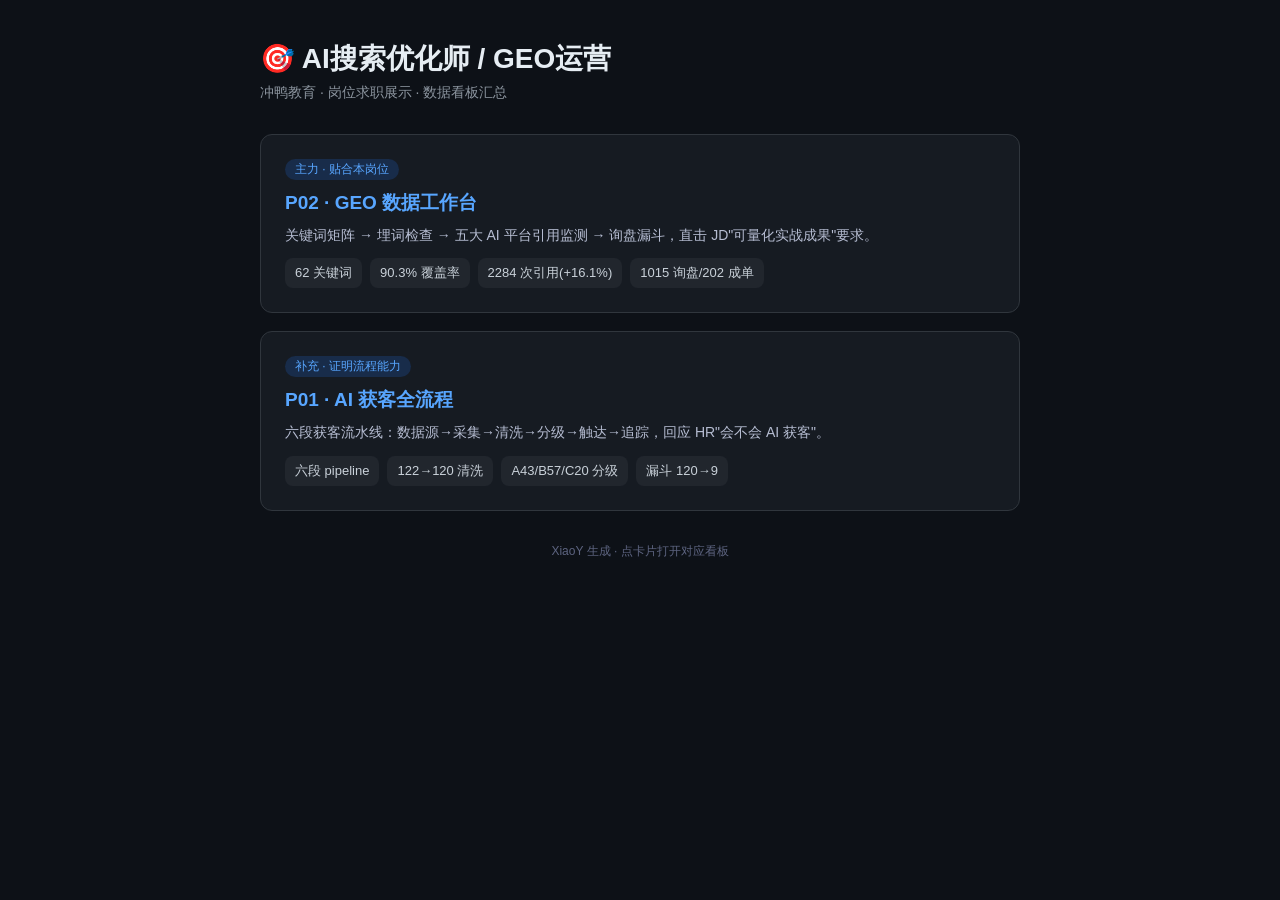
==== XM/AI搜索优化师GEO运营/01-展示/index.html @ b3333fc2 "feat: XM02JD 求职技能补强项目（GEO运营+AI获客+RAG问答，含可视化看板）" ====
<!DOCTYPE html>
<html lang="zh-CN">
<head>
<meta charset="UTF-8">
<meta name="viewport" content="width=device-width, initial-scale=1.0">
<title>AI搜索优化师/GEO运营 · 展示首页</title>
<style>
  * { margin:0; padding:0; box-sizing:border-box; }
  body { font-family:'Segoe UI','Microsoft YaHei',sans-serif; background:#0d1117; color:#e6edf3; padding:40px 24px; }
  .wrap { max-width:760px; margin:0 auto; }
  h1 { font-size:28px; margin-bottom:6px; }
  .sub { color:#8b949e; font-size:14px; margin-bottom:32px; }
  .cards { display:grid; gap:18px; }
  .card { display:block; background:#161b22; border:1px solid #30363d; border-radius:12px; padding:24px; text-decoration:none; color:inherit; transition:.2s; }
  .card:hover { border-color:#58a6ff; transform:translateY(-2px); }
  .card h2 { font-size:19px; margin-bottom:8px; color:#58a6ff; }
  .card p { font-size:14px; color:#b6bdd2; line-height:1.6; }
  .tag { display:inline-block; background:#1f6feb33; color:#58a6ff; border-radius:20px; padding:2px 10px; font-size:12px; margin-bottom:10px; }
  .nums { display:flex; flex-wrap:wrap; gap:8px; margin-top:12px; }
  .num { background:#21262d; border-radius:8px; padding:6px 10px; font-size:13px; color:#c9d1d9; }
  .foot { text-align:center; color:#5d6480; font-size:12px; margin-top:32px; }
</style>
</head>
<body>
<div class="wrap">
  <h1>🎯 AI搜索优化师 / GEO运营</h1>
  <div class="sub">冲鸭教育 · 岗位求职展示 · 数据看板汇总</div>

  <div class="cards">
    <a class="card" href="../02-项目/P02-GEO/dashboard.html">
      <span class="tag">主力 · 贴合本岗位</span>
      <h2>P02 · GEO 数据工作台</h2>
      <p>关键词矩阵 → 埋词检查 → 五大 AI 平台引用监测 → 询盘漏斗，直击 JD"可量化实战成果"要求。</p>
      <div class="nums">
        <span class="num">62 关键词</span>
        <span class="num">90.3% 覆盖率</span>
        <span class="num">2284 次引用(+16.1%)</span>
        <span class="num">1015 询盘/202 成单</span>
      </div>
    </a>

    <a class="card" href="../02-项目/P01-AI获客/dashboard.html">
      <span class="tag">补充 · 证明流程能力</span>
      <h2>P01 · AI 获客全流程</h2>
      <p>六段获客流水线：数据源→采集→清洗→分级→触达→追踪，回应 HR"会不会 AI 获客"。</p>
      <div class="nums">
        <span class="num">六段 pipeline</span>
        <span class="num">122→120 清洗</span>
        <span class="num">A43/B57/C20 分级</span>
        <span class="num">漏斗 120→9</span>
      </div>
    </a>
  </div>

  <div class="foot">XiaoY 生成 · 点卡片打开对应看板</div>
</div>
</body>
</html>
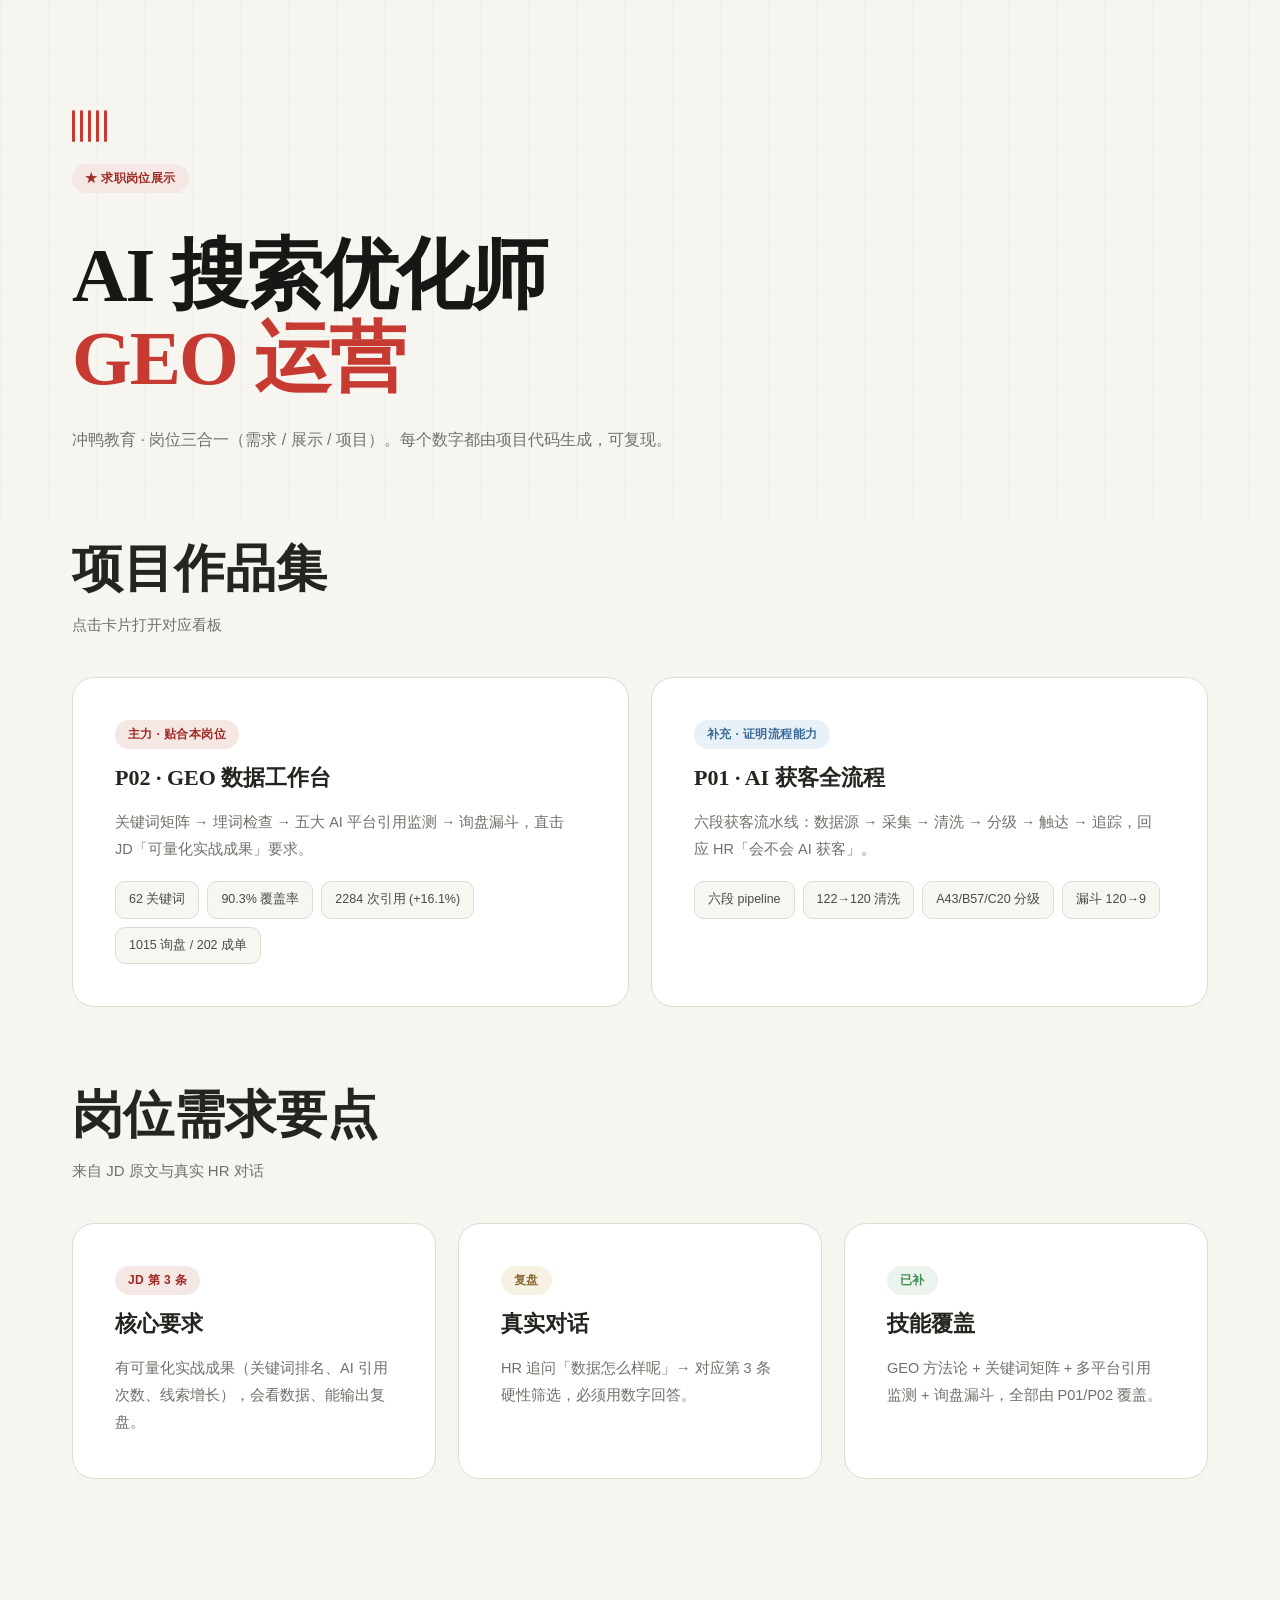
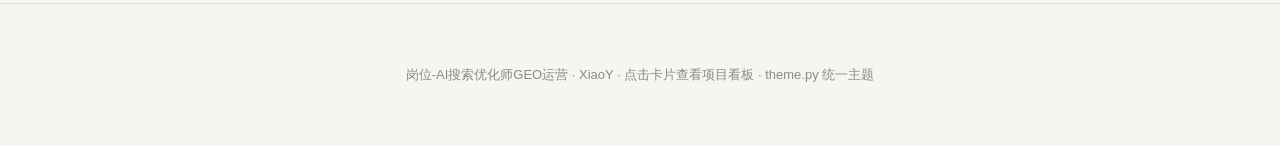
==== commit 61f3d8d0: "feat: 学习沉淀 + 视觉融合重构（v2） 新增学习工作区： - XM/RAE查看网页/  面试帝网站深度拆解（25 keyframes + 10 交互 + 渲染验证 + 可复用模板） - XM/" ====
--- a/XM/AI搜索优化师GEO运营/01-展示/index.html
+++ b/XM/AI搜索优化师GEO运营/01-展示/index.html
@@ -3,56 +3,231 @@
 <head>
 <meta charset="UTF-8">
 <meta name="viewport" content="width=device-width, initial-scale=1.0">
-<title>AI搜索优化师/GEO运营 · 展示首页</title>
+<title>AI搜索优化师/GEO运营 · 岗位展示</title>
 <style>
-  * { margin:0; padding:0; box-sizing:border-box; }
-  body { font-family:'Segoe UI','Microsoft YaHei',sans-serif; background:#0d1117; color:#e6edf3; padding:40px 24px; }
-  .wrap { max-width:760px; margin:0 auto; }
-  h1 { font-size:28px; margin-bottom:6px; }
-  .sub { color:#8b949e; font-size:14px; margin-bottom:32px; }
-  .cards { display:grid; gap:18px; }
-  .card { display:block; background:#161b22; border:1px solid #30363d; border-radius:12px; padding:24px; text-decoration:none; color:inherit; transition:.2s; }
-  .card:hover { border-color:#58a6ff; transform:translateY(-2px); }
-  .card h2 { font-size:19px; margin-bottom:8px; color:#58a6ff; }
-  .card p { font-size:14px; color:#b6bdd2; line-height:1.6; }
-  .tag { display:inline-block; background:#1f6feb33; color:#58a6ff; border-radius:20px; padding:2px 10px; font-size:12px; margin-bottom:10px; }
-  .nums { display:flex; flex-wrap:wrap; gap:8px; margin-top:12px; }
-  .num { background:#21262d; border-radius:8px; padding:6px 10px; font-size:13px; color:#c9d1d9; }
-  .foot { text-align:center; color:#5d6480; font-size:12px; margin-top:32px; }
+:root{
+  --bg:#f7f5f0;--surface:#fff;--surface-alt:#f8f6f1;
+  --ink:#171815;--ink-soft:#24251f;--muted:#707169;--line:#dedbd3;
+  --red:#c63a32;--red-dark:#9f2b25;--soft-red:#f5e7e4;--gold:#b89858;--dark:#1d1e1b;
+  --serif:"Songti SC","STSong","Noto Serif CJK SC",serif;
+  --sans:"PingFang SC","Microsoft YaHei",sans-serif;
+  --ease:cubic-bezier(.2,.8,.2,1);
+  --radius:22px;
+}
+*{margin:0;padding:0;box-sizing:border-box}
+body{background:var(--bg);color:var(--ink);font-family:var(--sans);line-height:1.75;font-size:15px}
+
+/* 进度条 —— scaleX（学自面试帝）*/
+.progress{position:fixed;top:0;left:0;height:3px;width:100%;transform:scaleX(0);
+  transform-origin:0 50%;background:linear-gradient(90deg,var(--red),var(--gold));z-index:100}
+
+/* 滚动渐显 —— cubic-bezier(.2,.8,.2,1) 快出慢入 */
+.reveal{opacity:0;transform:translateY(22px);
+  transition:opacity .65s var(--ease),transform .65s var(--ease);transition-delay:var(--d,0s)}
+.reveal.is-visible{opacity:1;transform:none}
+
+.wrap{max-width:1200px;margin:0 auto;padding:0 32px}
+
+/* 标题 —— 面试帝大字（clamp 到 82px）*/
+h1{font-family:var(--serif);font-size:clamp(46px,6vw,82px);line-height:1.08;
+  letter-spacing:-2px;margin:24px 0;font-weight:750}
+h1 em{color:var(--red);font-style:normal}
+h2{font-family:var(--serif);font-size:clamp(30px,4vw,52px);line-height:1.25;
+  letter-spacing:normal;margin:12px 0 11px;color:var(--ink-soft);text-wrap:balance}
+h2 em{color:var(--red);font-style:normal}
+.sub{color:var(--muted);font-size:15px;margin-bottom:38px;max-width:680px}
+
+/* Hero —— 网格背景（面试帝 48px 方格）*/
+.hero{padding:110px 0 70px;position:relative;overflow:hidden;
+  background-image:linear-gradient(rgba(36,35,31,.024) 1px,transparent 1px),
+                   linear-gradient(90deg,rgba(36,35,31,.024) 1px,transparent 1px);
+  background-size:48px 48px}
+.hero-inner{max-width:1200px;margin:0 auto;padding:0 32px;position:relative}
+.hero p.lead{color:var(--muted);font-size:16px;max-width:640px;line-height:1.9;margin-top:8px}
+
+/* 声波（面试帝组件）*/
+.wave{display:flex;gap:5px;align-items:center;height:32px;margin-bottom:22px}
+.wave i{width:3px;height:100%;background:var(--red);border-radius:2px;
+  animation:wave 1.2s ease-in-out infinite;animation-delay:calc(var(--i)*.1s)}
+@keyframes wave{0%,100%{transform:scaleY(.3)}50%{transform:scaleY(1)}}
+
+/* KPI 卡片 —— 大圆角 + 大内边距 */
+.kpis{display:grid;grid-template-columns:repeat(auto-fit,minmax(170px,1fr));gap:20px;margin-bottom:52px}
+.kpi{background:var(--surface);border:1px solid var(--line);border-radius:var(--radius);
+  padding:32px 24px;text-align:center;position:relative;overflow:hidden;
+  transition:transform .3s var(--ease),box-shadow .3s,border-color .3s}
+.kpi:hover{transform:translateY(-6px);box-shadow:0 14px 40px rgba(27,28,25,.07);border-color:var(--red)}
+.kpi-v{font-family:var(--serif);font-size:clamp(34px,4vw,46px);font-weight:750;
+  color:var(--red);line-height:1.1;letter-spacing:-1px}
+.kpi-l{font-size:13px;color:var(--muted);margin-top:10px}
+
+/* 卡片 —— 22px 圆角 + 42px 内边距（面试帝参数）*/
+.grid{display:grid;grid-template-columns:repeat(auto-fit,minmax(280px,1fr));gap:22px}
+.grid-2{grid-template-columns:repeat(auto-fit,minmax(360px,1fr))}
+.card{background:var(--surface);border:1px solid var(--line);border-radius:var(--radius);
+  padding:42px;position:relative;overflow:hidden;
+  transition:transform .3s var(--ease),border-color .3s,box-shadow .3s}
+.card:hover{transform:translateY(-6px);border-color:var(--red);box-shadow:0 16px 44px rgba(27,28,25,.08)}
+.card h3{font-family:var(--serif);font-size:22px;margin:10px 0 12px;color:var(--ink-soft);font-weight:700}
+.card p{font-size:14.5px;color:var(--muted);line-height:1.85}
+
+section{padding:100px 0}
+section.tight{padding:64px 0}
+
+/* 条形图 */
+.bar-row{display:flex;align-items:center;margin-bottom:14px}
+.bar-label{width:120px;font-size:14px;color:var(--muted);flex-shrink:0}
+.bar-track{flex:1;height:22px;background:#edeae4;border-radius:11px;overflow:hidden}
+.bar-fill{height:100%;border-radius:11px;transition:width 1s var(--ease)}
+.bar-val{width:90px;text-align:right;font-size:13px;color:var(--muted)}
+
+/* 表格 —— 大圆角 + 宽松间距 */
+table{width:100%;border-collapse:collapse;font-size:14px;background:var(--surface);
+  border-radius:var(--radius);overflow:hidden;border:1px solid var(--line)}
+th{text-align:left;padding:16px 22px;background:var(--surface-alt);color:#4a4a45;
+  font-weight:600;border-bottom:1px solid var(--line);font-size:13.5px}
+td{padding:15px 22px;border-bottom:1px solid #f0ede7;color:#3a3a35}
+tr:last-child td{border-bottom:none}
+tr:hover td{background:#faf9f6}
+.up{color:#3f8f52;font-weight:600} .down{color:#c63a32;font-weight:600}
+
+/* 深色区块 */
+.dark{background:var(--dark);color:#f7f5f0;padding:90px 0;margin:20px 0}
+.dark h2{color:#f7f5f0}
+.dark .sub{color:#9a9b93}
+.dark-kpis{display:grid;grid-template-columns:repeat(auto-fit,minmax(180px,1fr));gap:32px;text-align:center}
+.dark-v{font-family:var(--serif);font-size:clamp(34px,4vw,50px);color:var(--red);
+  font-weight:750;letter-spacing:-1px}
+.dark-l{font-size:13px;color:#9a9b93;margin-top:8px}
+
+/* 漏斗 */
+.funnel-row{display:flex;justify-content:space-between;align-items:center;
+  padding:15px 22px;border-bottom:1px solid #f0ede7;font-size:14.5px}
+.funnel-row:last-child{border-bottom:none}
+.funnel-rate{color:var(--red);font-weight:600;font-size:13.5px}
+
+/* 提示块 */
+.note{background:var(--surface);border-left:4px solid var(--gold);border-radius:var(--radius);
+  padding:28px 34px;font-size:14.5px;line-height:1.9;border:1px solid var(--line);border-left-width:4px}
+.note code{background:var(--soft-red);color:var(--red-dark);padding:3px 9px;border-radius:6px;
+  font-family:monospace;font-size:13px}
+.note b{color:var(--red-dark)}
+
+/* 标签 */
+.tag{display:inline-block;font-size:12px;padding:4px 13px;border-radius:999px;
+  font-weight:600;letter-spacing:.4px}
+.t-red{background:var(--soft-red);color:var(--red-dark)}
+.t-gold{background:#f7f1e4;color:#8a6d38}
+.t-green{background:#eaf4ec;color:#3f8f52}
+.t-blue{background:#e8f0f8;color:#3a6b99}
+.t-gray{background:#f0ede7;color:#6b6b64}
+
+/* 数字标签 */
+.nums{margin-top:18px;display:flex;flex-wrap:wrap;gap:8px}
+.num{background:var(--surface-alt);border:1px solid var(--line);border-radius:10px;
+  padding:7px 13px;font-size:12.5px;color:#4a4a45}
+
+/* 链接卡片 */
+a.card{text-decoration:none;color:inherit;display:block}
+a.card:hover h3{color:var(--red)}
+
+footer{padding:60px 0;text-align:center;color:#8b8b83;font-size:13px;
+  border-top:1px solid var(--line);margin-top:60px}
+
+/* 无障碍 */
+@media (prefers-reduced-motion:reduce){
+  .reveal{opacity:1;transform:none;transition:none}
+  .wave i{animation:none}
+  .bar-fill{transition:none}
+  .kpi,.card{transition:none}
+}
+@media (max-width:980px){
+  .card{padding:32px}
+  section{padding:72px 0}
+}
+@media (max-width:620px){
+  .wrap,.hero-inner{padding:0 20px}
+  .card{padding:26px}
+  .kpis{gap:14px}
+}
 </style>
+<noscript><style>.reveal{opacity:1!important;transform:none!important}.bar-fill{width:auto!important}</style></noscript>
 </head>
 <body>
-<div class="wrap">
-  <h1>🎯 AI搜索优化师 / GEO运营</h1>
-  <div class="sub">冲鸭教育 · 岗位求职展示 · 数据看板汇总</div>
-
-  <div class="cards">
-    <a class="card" href="../02-项目/P02-GEO/dashboard.html">
-      <span class="tag">主力 · 贴合本岗位</span>
-      <h2>P02 · GEO 数据工作台</h2>
-      <p>关键词矩阵 → 埋词检查 → 五大 AI 平台引用监测 → 询盘漏斗，直击 JD"可量化实战成果"要求。</p>
-      <div class="nums">
-        <span class="num">62 关键词</span>
-        <span class="num">90.3% 覆盖率</span>
-        <span class="num">2284 次引用(+16.1%)</span>
-        <span class="num">1015 询盘/202 成单</span>
-      </div>
-    </a>
-
-    <a class="card" href="../02-项目/P01-AI获客/dashboard.html">
-      <span class="tag">补充 · 证明流程能力</span>
-      <h2>P01 · AI 获客全流程</h2>
-      <p>六段获客流水线：数据源→采集→清洗→分级→触达→追踪，回应 HR"会不会 AI 获客"。</p>
-      <div class="nums">
-        <span class="num">六段 pipeline</span>
-        <span class="num">122→120 清洗</span>
-        <span class="num">A43/B57/C20 分级</span>
-        <span class="num">漏斗 120→9</span>
-      </div>
-    </a>
+<div class="progress" data-progress></div>
+<header class="hero">
+  <div class="hero-inner">
+    <div class="wave" aria-hidden="true"><i style=--i:0></i><i style=--i:1></i><i style=--i:2></i><i style=--i:3></i><i style=--i:4></i></div><p class="tag t-red" style="margin-bottom:18px">★ 求职岗位展示</p>
+    <h1 class="reveal">AI 搜索优化师<br><em>GEO 运营</em></h1>
+    <p class="lead reveal" style="--d:0.12s">冲鸭教育 · 岗位三合一（需求 / 展示 / 项目）。每个数字都由项目代码生成，可复现。</p>
   </div>
-
-  <div class="foot">XiaoY 生成 · 点卡片打开对应看板</div>
+</header>
+<section class="wrap " style="padding-left:32px;padding-right:32px;max-width:1200px;margin:0 auto">
+  <h2 class="reveal">项目作品集</h2>
+  <p class="sub reveal" style="--d:0.08s">点击卡片打开对应看板</p>
+  <div class="grid grid-2">
+  <a class="card reveal" href="../02-项目/P02-GEO/dashboard.html"><span class="tag t-red">主力 · 贴合本岗位</span><h3>P02 · GEO 数据工作台</h3><p>关键词矩阵 → 埋词检查 → 五大 AI 平台引用监测 → 询盘漏斗，直击 JD「可量化实战成果」要求。</p><div class="nums"><span class="num">62 关键词</span><span class="num">90.3% 覆盖率</span><span class="num">2284 次引用 (+16.1%)</span><span class="num">1015 询盘 / 202 成单</span></div></a>
+  <a class="card reveal" href="../02-项目/P01-AI获客/dashboard.html" style="--d:0.08s"><span class="tag t-blue">补充 · 证明流程能力</span><h3>P01 · AI 获客全流程</h3><p>六段获客流水线：数据源 → 采集 → 清洗 → 分级 → 触达 → 追踪，回应 HR「会不会 AI 获客」。</p><div class="nums"><span class="num">六段 pipeline</span><span class="num">122→120 清洗</span><span class="num">A43/B57/C20 分级</span><span class="num">漏斗 120→9</span></div></a>
 </div>
+</section><section class="wrap tight" style="padding-left:32px;padding-right:32px;max-width:1200px;margin:0 auto">
+  <h2 class="reveal">岗位需求要点</h2>
+  <p class="sub reveal" style="--d:0.08s">来自 JD 原文与真实 HR 对话</p>
+  <div class="grid">
+  <div class="card reveal"><span class="tag t-red">JD 第 3 条</span><h3>核心要求</h3><p>有可量化实战成果（关键词排名、AI 引用次数、线索增长），会看数据、能输出复盘。</p></div>
+  <div class="card reveal" style="--d:0.08s"><span class="tag t-gold">复盘</span><h3>真实对话</h3><p>HR 追问「数据怎么样呢」→ 对应第 3 条硬性筛选，必须用数字回答。</p></div>
+  <div class="card reveal" style="--d:0.16s"><span class="tag t-green">已补</span><h3>技能覆盖</h3><p>GEO 方法论 + 关键词矩阵 + 多平台引用监测 + 询盘漏斗，全部由 P01/P02 覆盖。</p></div>
+</div>
+</section>
+<footer>岗位-AI搜索优化师GEO运营 · XiaoY · 点击卡片查看项目看板 · theme.py 统一主题</footer>
+<script>
+(function(){
+  var reduced=window.matchMedia('(prefers-reduced-motion: reduce)').matches;
+
+  // 滚动渐显（面试帝：threshold .16 + 触发后 unobserve）
+  var io=new IntersectionObserver(function(es){
+    es.forEach(function(e){if(e.isIntersecting){e.target.classList.add('is-visible');io.unobserve(e.target)}})
+  },{threshold:0.16});
+  document.querySelectorAll('.reveal').forEach(function(el){io.observe(el)});
+
+  // 进度条
+  var pb=document.querySelector('[data-progress]');
+  var onScroll=function(){
+    if(!pb)return;
+    var el=document.documentElement,total=el.scrollHeight-el.clientHeight;
+    pb.style.transform='scaleX('+(total>0?window.scrollY/total:0)+')';
+  };
+  window.addEventListener('scroll',onScroll,{passive:true});onScroll();
+
+  // 数字滚动（easeOutCubic；HTML 初始值为终值，JS 失效也能看）
+  var animate=function(el){
+    var target=Number(el.dataset.count||0);
+    if(reduced||!target){el.textContent=String(target);return}
+    el.textContent='0';
+    var t0=performance.now();
+    var tick=function(now){
+      var p=Math.min(1,(now-t0)/1100);
+      el.textContent=String(Math.round(target*(1-Math.pow(1-p,3))));
+      if(p<1)requestAnimationFrame(tick);
+    };
+    requestAnimationFrame(tick);
+  };
+  var cio=new IntersectionObserver(function(es){
+    es.forEach(function(e){if(e.isIntersecting){animate(e.target);cio.unobserve(e.target)}})
+  },{threshold:0.6});
+  document.querySelectorAll('[data-count]').forEach(function(el){cio.observe(el)});
+
+  // 条形图进场
+  if(!reduced){
+    document.querySelectorAll('.bar-fill[data-w]').forEach(function(el){
+      var w=el.dataset.w;el.style.width='0%';
+      var bio=new IntersectionObserver(function(es){
+        es.forEach(function(e){if(e.isIntersecting){
+          setTimeout(function(){el.style.width=w+'%'},120);bio.unobserve(e.target)}})
+      },{threshold:0.3});
+      bio.observe(el);
+    });
+  }
+})();
+</script>
 </body>
 </html>
